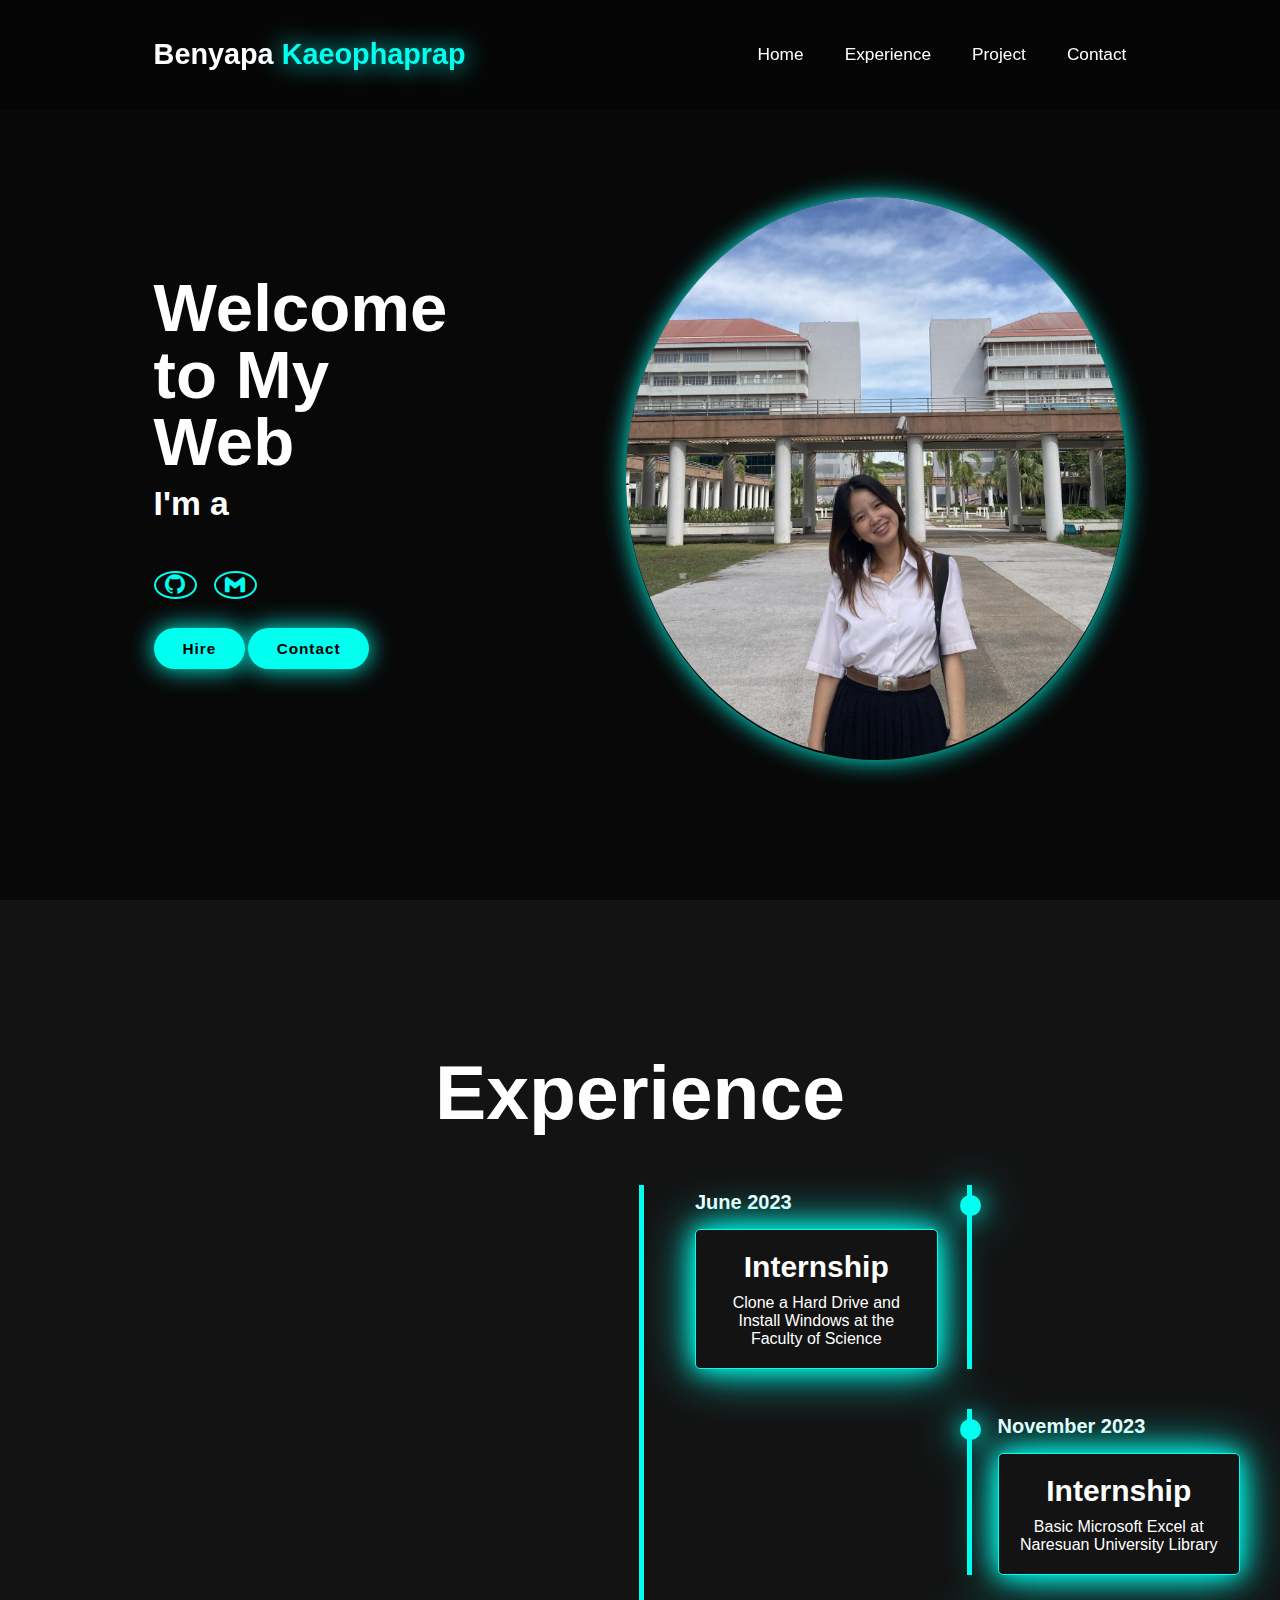
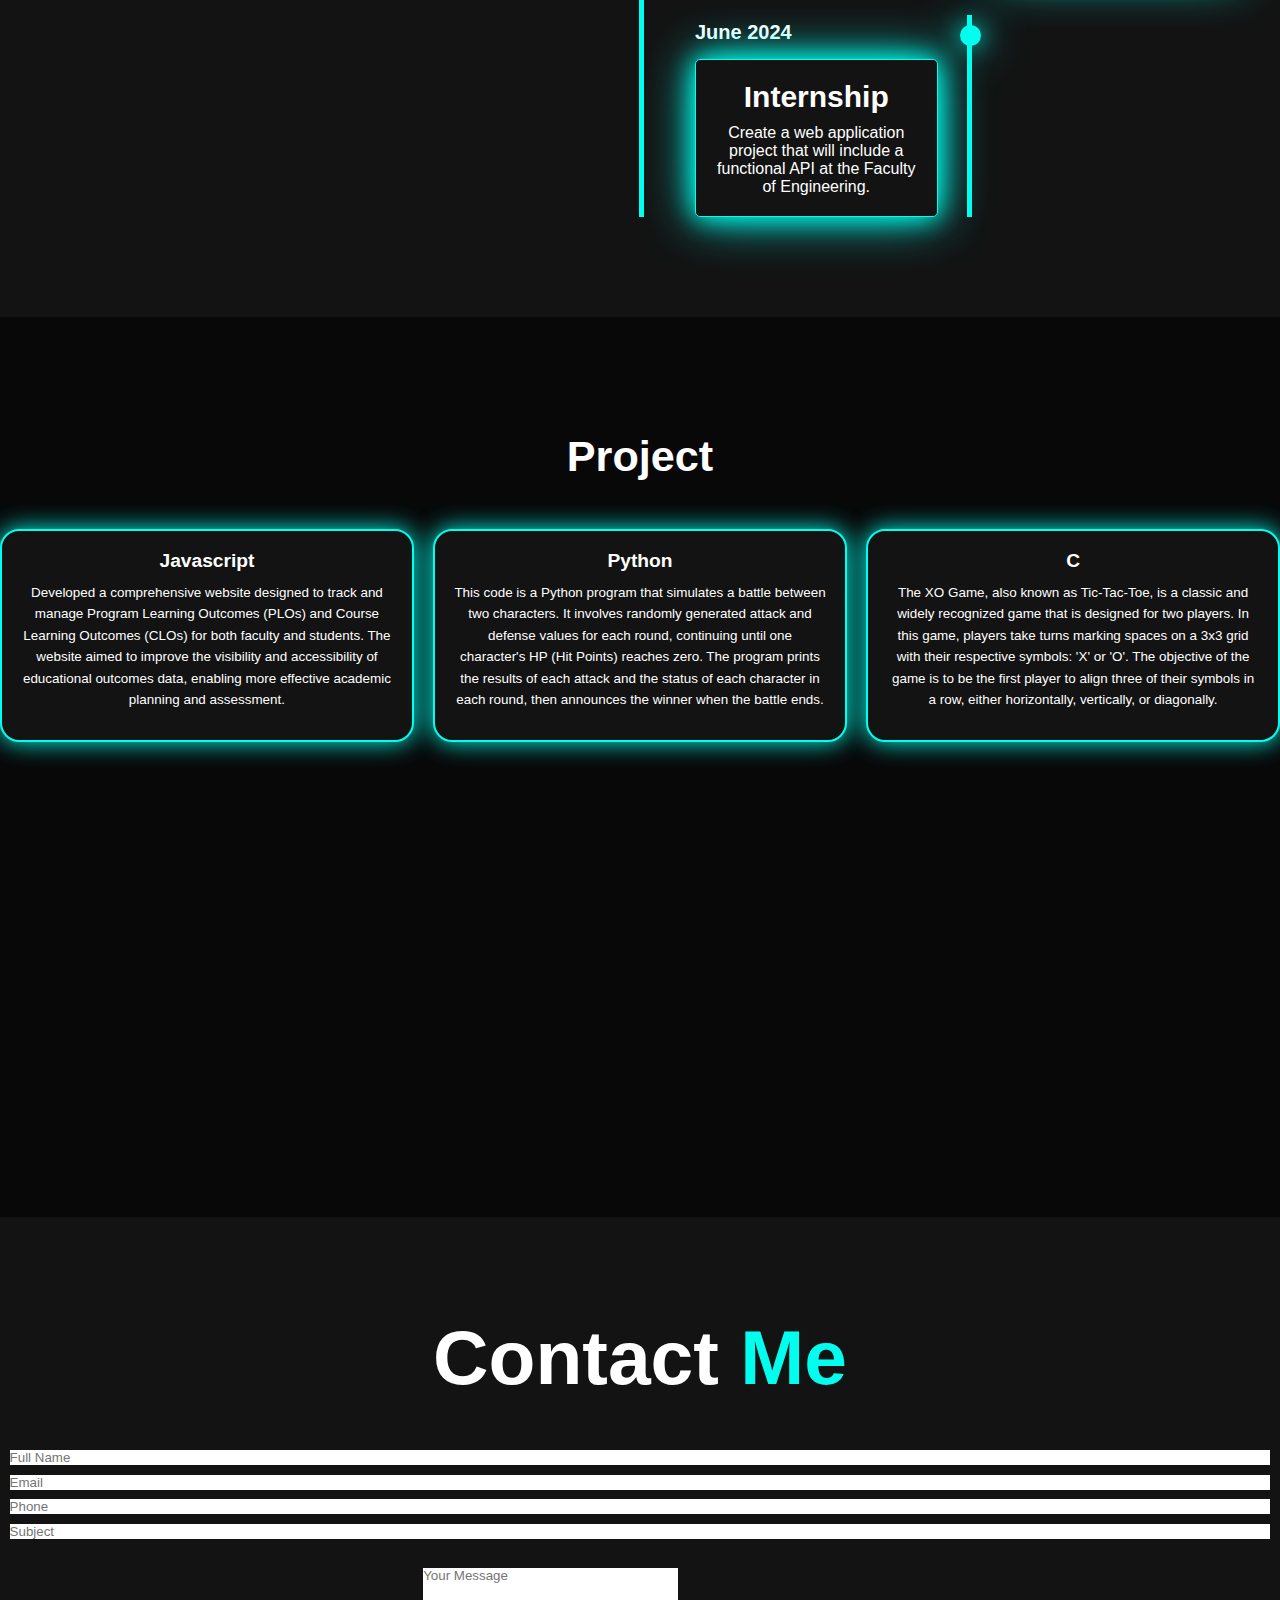
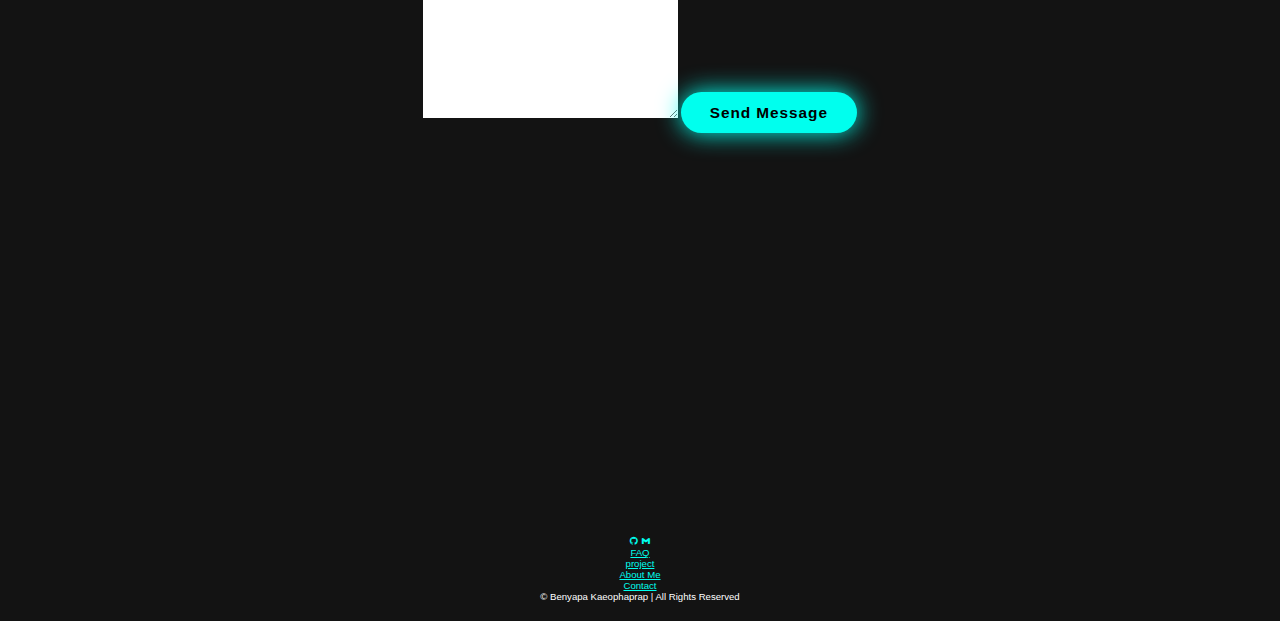
==== Project2/src/index.html @ 92795c1b "project2" ====
<!DOCTYPE html>
<html lang="en">
<head>
    <meta charset="UTF-8">
    <meta name="viewport" content="width=device-width, initial-scale=1.0">
    <title>Portfolio Website</title>
    <link rel="stylesheet" href="style.css">
    <link href="https://unpkg.com/boxicons@2.1.4/css/boxicons.min.css" rel="stylesheet">
</head>
<body>
    <header class="header">
        <a href="#home" class="logo">Benyapa
        <span>Kaeophaprap</span></a>

        <i class="bx bx-menu" id="menu-icon"></i>

        <nav class="navbar">
            <a href="#home" class="active">Home</a>
            <a href="#experience">Experience</a>
            <a href="#project">Project</a>
            <a href="#contact">Contact</a>
        </nav>
    </header>

    <section class="home" id="home">
        <div class="home-content">
            <h1>Welcome to My Web</h1>
            <h3 class="text-animation">I'm a <span></span></h3>

            <div class="social-icons">
                <a href="#"><i class='bx bxl-github'></i></a>
                <a href="#"><i class='bx bxl-gmail'></i></a>
            </div>

            <div class ="btn-grop">
                <a href="#" class="btn">Hire</a>
                <a href="#contact" class="btn">Contact</a>
            </div>
        </div>
            <div class="home-img">
                <img src="image.jpg" alt="">
            </div>
                
    </section>

    <section class="experience" id="experience"> 
        <h2 class="heading">Experience</h2> 

        <div class="timeline-items">

            <div class="timeline-items">
                <div class="timeline-dot"></div>
                    <div class="timeline-date">June 2023</div>
                    <div class="timeline-content">
                        <h3>Internship</h3>
                        <p>Clone a Hard Drive and Install Windows at the Faculty of Science </p>
                    </div>
                
            </div>

            <div class="timeline-items">
                <div class="timeline-dot"></div>
                    <div class="timeline-date">November 2023</div>
                    <div class="timeline-content">
                        <h3>Internship</h3>
                        <p>Basic Microsoft Excel at Naresuan University Library  </p>
                    </div>
                
            </div>

            <div class="timeline-items">
                <div class="timeline-dot"></div>
                    <div class="timeline-date">June 2024</div>
                    <div class="timeline-content">
                        <h3>Internship</h3>
                        <p><p>Create a web application project that will include a functional API at the Faculty of Engineering.</p>
                    </p>
                    </div>
                
            </div>


        </div>

    </section>

    <section class="project" id="project"> 
        <h2 class="heading">Project</h2> 

        <div class="project-container">
            <div class="project-box">
                <div class="project-info">
                    <h4>Javascript</h4>
                    <P>Developed a comprehensive website designed to track and manage Program Learning Outcomes (PLOs) and Course Learning Outcomes (CLOs) for both faculty and students. The website aimed to improve the visibility and accessibility of educational outcomes data, enabling more effective academic planning and assessment.</P>
                </div>
            </div>

            <div class="project-box">
                <div class="project-info">
                    <h4>Python</h4>
                    <P>This code is a Python program that simulates a battle between two characters. It involves randomly generated attack and defense values for each round, continuing until one character's HP (Hit Points) reaches zero. The program prints the results of each attack and the status of each character in each round, then announces the winner when the battle ends. </P>
                </div>
            </div>

            
            <div class="project-box">
                <div class="project-info">
                    <h4>C</h4>
                    <P>The XO Game, also known as Tic-Tac-Toe, is a classic and widely recognized game that is designed for two players. In this game, players take turns marking spaces on a 3x3 grid with their respective symbols: 'X' or 'O'. The objective of the game is to be the first player to align three of their symbols in a row, either horizontally, vertically, or diagonally.</P>
                </div>
            </div>
        </div>
    </section>

    <section class ="contact" id="contact">
        <h2 class="heading">Contact <span>Me</span></h2>
        <form action="">
            <div class="input-group">
                <div class="input-box">
                    <input type="text" placeholder="Full Name">
                    <input type="email" placeholder="Email">
                </div>
                <div class="input-box">
                    <input type="number" placeholder="Phone">
                    <input type="text" placeholder="Subject">
                </div>
            </div>

            <div class="input-group-2">
                <textarea name="" id="" cols="30" rows="10" placeholder="Your Message"></textarea>
                <input type="submit" value="Send Message" class="btn">

            </div>
        </form>

    </section>

    <footer class="footer">
        <div class="social">
            <a href="#"><i class='bx bxl-github'></i></a>
            <a href="#"><i class='bx bxl-gmail'></i></a>
        </div>

        <ul class="list">
            <li>
                <a href="#">FAQ</a>
            </li>

            <li>
                <a href="#">project</a>
            </li>

            <li>
                <a href="#">About Me</a>
            </li>

            <li>
                <a href="#">Contact</a>
            </li>
        </ul>
        <p class="copyright">
            © Benyapa Kaeophaprap | All Rights Reserved
        </p>
    </footer>

    <script src="script.js"></script>
</body>
</html>
---- Project2/src/style.css ----
* {
    margin: 0;
    padding: 0;
    box-sizing: border-box;
    text-decoration: none;
    border: none;
    outline: none;
    scroll-behavior: smooth;
    font-family: "Poppins", sans-serif;
}

:root {
    --bg-color: #080808;
    --second-bg-color: #131313;
    --text-color: white;
    --main-color: #00ffee;
}

html {
    font-size: 60%;
    overflow-x: hidden;
}

body {
    background: var(--bg-color);
    color: var(--text-color);
}

.header {
    position: fixed;
    top: 0;
    left: 0;
    width: 100%;
    padding: 4rem 12% 4rem;
    background: rgba(0, 0, 0, 0.3);
    backdrop-filter: blur(10px);
    display: flex;
    justify-content: space-between;
    align-items: center;
    z-index: 5;
}

.logo {
    font-size: 3rem;
    color: var(--text-color);
    font-weight: 800;
    cursor: pointer;
    transition: 0.3s ease;
}

.logo:hover {
    transform: scale(1.1);
}

.logo span {
    text-shadow: 0 0 25px var(--main-color);
}

.navbar a {
    font-size: 1.8rem;
    color: var(--text-color);
    margin-left: 4rem;
    font-weight: 500;
    transition: 0.3s ease;
    border-bottom: 3px solid transparent;
}

.navbar a:hover,
.navber a.active {
    color: var(--main-color);
    border-bottom: 3px solid var(--main-color);
}

#menu-icon {
    font-size: 3.6rem;
    color: var(--main-color);
    display: none;
}

section {
    min-height: 100vh;
    padding: 10rem 12% 10rem;
}

.home {
    display: flex;
    align-items: center;
    justify-content: center;
    gap: 15rem;
}

.home-content {
    display: flex;
    flex-direction: column;
    align-items: baseline;
    text-align: left;
    justify-content: center;
    margin-top: 3rem;
}

span {
    color: var(--main-color);
}

.logo span {
    color: var(--main-color);
}

.home-content h3 {
    margin-bottom: 2rem;
    margin-top: 1rem;
    font-size: 3.5rem;
}

.home-content h1 {
    font-size: 7rem;
    font-weight: 700;
    margin-top: 1.5rem;
    line-height: 1;
}

.home-img {
    position: relative;
    top: 3rem;
    width: 80vw; /* ปรับขนาดให้เล็กลง */
    max-width: 500px; /* ขนาดสูงสุดที่ตั้งไว้ */
    border-radius: 50%;
    box-shadow: 0 0 25px var(--main-color);
    cursor: pointer;
    transition: 0.4s ease-in-out;
}

.home-img img {
    width: 100%;
    height: auto; /* รักษาอัตราส่วนของภาพ */
    border-radius: 50%;
}

.home-img img:hover {
    box-shadow: 0 0 25px var(--main-color),
                0 0 50px var(--main-color),
                0 0 100px var(--main-color);
}

.home-content p {
    font-size: 1.5rem;
    font-weight: 500;
    line-height: 1.8;
    max-width: 1000px;
}

.social-icons a {
    display: inline-flex;
    justify-content: center;
    align-items: center;
    width: 4.5rem;
    background: transparent;
    border: 2px solid var(--main-color);
    font-size: 2.5rem;
    border-radius: 50%;
    color: var(--main-color);
    margin: 3rem 1.5rem 3rem 0;
    transition: 0.3s ease-in-out;
}

.social-icons a:hover {
    color: var(--text-color);
    transform: scale(1.3) translateY(-5px);
    box-shadow: 0 0 25px var(--main-color);
    background-color: var(--main-color);
}

.btn {
    display: inline-block;
    padding: 1rem 2.8rem;
    background: var(--main-color);
    box-shadow: 0 0 25px var(--main-color);
    border-radius: 4rem;
    font-size: 1.6rem;
    color: black;
    border: 2px solid transparent;
    letter-spacing: 0.1rem;
    font-weight: 600;
    transition: 0.3s ease-in-out;
    cursor: pointer;
}

.btn:hover {
    transform: scale(1.05);
    box-shadow: 0 0 50px var(--main-color);
}

.btn-group {
    display: flex;
    align-items: center;
    gap: 1.5rem;
}

.btn-group a:nth-of-type(2) {
    background-color: black;
    color: var(--main-color);
    border: 2px solid var(--main-color);
    box-shadow: 0 0 25px transparent;
}

.btn-group a:nth-of-type(2):hover {
    box-shadow: 0 0 25px var(--main-color);
    background-color: var(--main-color);
    color: black;
}

.text-animation {
    font-size: 34px;
    font-weight: 600;
    min-width: 280px;
}

.text-animation span {
    position: relative;
}

.text-animation span::before {
    content: "Web Developer";
    color: var(--main-color);
    animation: words 20s infinite;
}

.text-animation span::after {
    content: "";
    background-color: var(--bg-color);
    position: absolute;
    width: calc(100% + 8px);
    height: 100%;
    border-left: 3px solid var(--bg-color);
    right: -8px;
    animation: cursor 0.6s infinite, typing 20s steps(14) infinite;
}

@keyframes cursor {
    to {
        border-left: 2px solid var(--main-color);
    }
}

@keyframes words {
    0%,
    20% {
        content: "Frontend Designer";
    }
    21%,
    40% {
        content: "Web Designer";
    }
    41%,
    60% {
        content: "UI / UX Designer";
    }
    61%,
    80% {
        content: "Web Developer";
    }
    81%,
    100% {
        content: "Software Tester";
    }
}

@keyframes typing {
    10%,
    15%,
    30%,
    35%,
    50%,
    55%,
    70%,
    75%,
    90%,
    95% {
        width: 0;
    }
    5%,
    20%,
    25%,
    40%,
    45%,
    60%,
    65%,
    80%,
    85% {
        width: calc(100% + 8px);
    }
}

.heading {
    font-size: 8rem;
    text-align: center;
    margin: 5rem 0;
}

.experience {
    padding: 100px 15px;
    background: var(--second-bg-color);
}

.experience h2 {
    margin-bottom: 5rem;
}

.timeline-items {
    max-width: 1200px;
    margin: auto;
    display: flex;
    flex-wrap: wrap;
    position: relative;
}

.timeline-items::before {
    content: "";
    position: absolute;
    width: 5px;
    height: 100%;
    background-color: var(--main-color);
    left: calc(50% - 1px);
}

.timeline-items {
    margin-bottom: 40px;
    width: 100%;
    position: relative;
}

.timeline-items:last-child {
    margin-bottom: 0;
}

.timeline-items:nth-child(odd) {
    padding-right: calc(50% + 30px);
    text-align: right;
}

.timeline-items:nth-child(even) {
    padding-left: calc(50% + 30px);
}

.timeline-dot {
    height: 21px;
    width: 21px;
    background-color: var(--main-color);
    box-shadow: 0 0 25px var(--main-color),
                0 0 50px var(--main-color);
    position: absolute;
    left: calc(50% - 8px);
    border-radius: 50%;
    top: 10px;
}

.timeline-date {
    font-size: 20px;
    font-weight: 800;
    color: white;
    margin: 6px 0 15px;
}

.timeline-content {
    background-color: var(--second-bg-color);
    border: 1px solid var(--main-color);
    border-radius: 5px;
    padding: 20px;
    position: relative;
    box-shadow: 0 0 25px var(--main-color),
                0 0 50px var(--main-color);
    width: 100%;
    text-align: center;
}

.timeline-content h3 {
    font-size: 30px;
    font-weight: 700;
    margin-bottom: 10px;
}

.timeline-content p {
    font-size: 16px;
}

.timeline-content:hover {
    transform: scale(1.05);
    box-shadow: 0 0 35px var(--main-color),
                0 0 50px var(--main-color),
                0 0 70px var(--main-color);
}


.contact {
    background: var(--second-bg-color);
    padding: 5rem 0;
}

.contact h2 {
    text-align: center;
    margin-bottom: 5rem;
}

.contact-form {
    max-width: 600px;
    margin: auto;
    background: #131313;
    padding: 2rem;
    border-radius: 8px;
    box-shadow: 0 0 25px var(--main-color);
    display: flex;
    flex-direction: column; 
    align-items: center;  
}
.input-group {
    display: flex;
    flex-direction: column; /* จัดให้เนื้อหาในกล่องกล่องเนื้อหาเรียงตามแนวตั้ง */
    width: 100%; /* ทำให้กล่องเนื้อหามีความกว้างเต็มที่ */
    margin-bottom: 2rem; /* ระยะห่างระหว่างกล่อง */
}

.input-box {
    display: flex;
    flex-direction: column; /* จัดให้ input อยู่ในแนวตั้ง */
    align-items: center; /* จัดกลางในแนวนอน */
    width: 100%; /* ความกว้างเต็มที่ของกล่อง input */
    margin: 0 auto; /* จัดกลางกล่อง */
}

.input-box input {
    width: calc(100% - 2rem); /* ปรับความกว้างของ input ให้น้อยกว่า 100% เพื่อเว้นระยะขอบ */
    margin-bottom: 1rem; /* ระยะห่างระหว่าง input */
}

.input-group-2 {
    width: 100%; /* ความกว้างเต็มที่ของกล่องข้อความและปุ่มส่ง */
    text-align: center; /* จัดข้อความใน textarea และปุ่มให้ตรงกลาง */
}


.contact-form input,
.contact-form textarea {
    width: calc(100% - 2rem);
    margin-bottom: 1rem;
    padding: 1rem;
    margin: 1rem 0;
    border-radius: 5px;
    border: 1px solid var(--main-color);
    background: var(--bg-color);
    color: var(--text-color);
    font-size: 1.6rem;
}

.contact-form button {
    width: 100%;
    padding: 1rem;
    border: none;
    background: var(--main-color);
    color: var(--bg-color);
    font-size: 1.8rem;
    font-weight: bold;
    border-radius: 5px;
    cursor: pointer;
    transition: 0.3s ease;
}

.contact-form button:hover {
    background: #00d3f8;
    color: var(--bg-color);
}



.footer {
    background: var(--second-bg-color);
    padding: 2rem 0;
    text-align: center;
    color: var(--text-color);
}

.footer p {
    margin: 0;
}

.footer a {
    color: var(--main-color);
    text-decoration: underline;
}

.footer a:hover {
    color: #00d3f8;
}
.project {
    padding: 7rem 0;
}

.project h2 {
    text-align: center;
    font-size: 4.5rem;
    margin-bottom: 5rem;
}

.project-container {
    display: grid;
    gap: 2rem;
    grid-template-columns: repeat(3, 1fr);
}

.project-card {
    background: var(--second-bg-color);
    padding: 1rem;
    border-radius: 2rem;
    text-align: center;
    position: relative;
    box-shadow: 0 0 25px var(--main-color);
    border: 2px solid var(--main-color); 
    overflow: hidden;
    cursor: pointer;
    transition: 0.3s ease-in-out;
}

.project-card img {
    width: 100%;
    border-radius: 2rem;
}

.project-card:hover {
    transform: scale(1.05);
    box-shadow: 0 0 35px var(--main-color);
}

.project-card h3 {
    margin-top: 1.5rem;
    font-size: 1.8rem;
    color: var(--text-color);
}

@media(max-width: 1200px) {
    .header {
        padding: 4rem 5%;
    }
    .home {
        gap: 5rem;
    }
    .home-content h1 {
        font-size: 5rem;
    }
    .home-content h3 {
        font-size: 2.8rem;
    }
}

@media(max-width: 895px) {
    #menu-icon {
        display: block;
    }

    .navbar {
        position: absolute;
        top: 100%;
        right: 0%;
        width: 50%;
        padding: 1rem 3%;
        background: rgba(0, 0, 0, 0.8);
        backdrop-filter: blur(20px);
        border-bottom-left-radius: 2rem;
        border-left: 2px solid var(--main-color);
        border-bottom: 2px solid var(--main-color);
        display: none;
    }

    .navbar .active {
        display: block;
    }

    .navbar a {
        display: block;
        font-size: 2rem;
        margin: 3rem 0;
        color: white;
    }

    .home {
        flex-direction: column-reverse;
        margin: 5rem 4rem;
    }

    .home-content h3 {
        font-size: 2.6rem;
    }

    .home-content h1 {
        font-size: 5rem; 
        margin-top: 3rem;
    }

    .home-content p {
        max-width: 100%; 
        margin: 0 auto;
    }

    .home-img {
        max-width: 300px; 
        height: auto; 
        margin: 0 auto; 
    }

    .project h2 {
        font-size: 3rem; 
        margin-bottom: 3rem;
    }

    .project-container {
        grid-template-columns: repeat(2, 1fr); 
    }
}
.project-box {
    display: flex;
    justify-content: center;
    align-items: center;
    padding: 2rem;
    background: var(--second-bg-color);
    border-radius: 2rem;
    box-shadow: 0 0 25px var(--main-color);
    border: 2px solid var(--main-color); 
    overflow: hidden;
    cursor: pointer;
    transition: 0.3s ease-in-out;
    width: 100%; 
}

.project-info {
    text-align: center; 
}

.project-info h4 {
    font-size: 2rem; 
    margin-bottom: 1rem; 
}

.project-info p {
    font-size: 1.4rem; 
    margin-bottom: 1rem; 
    line-height: 1.6; 
}
.project-box:hover {
    transform: scale(1.05); 
    box-shadow: 0 0 35px var(--main-color), 
                0 0 50px var(--main-color),
                0 0 70px var(--main-color);
}
.project-box:hover .project-info {
    color: var(--main-color); 
}
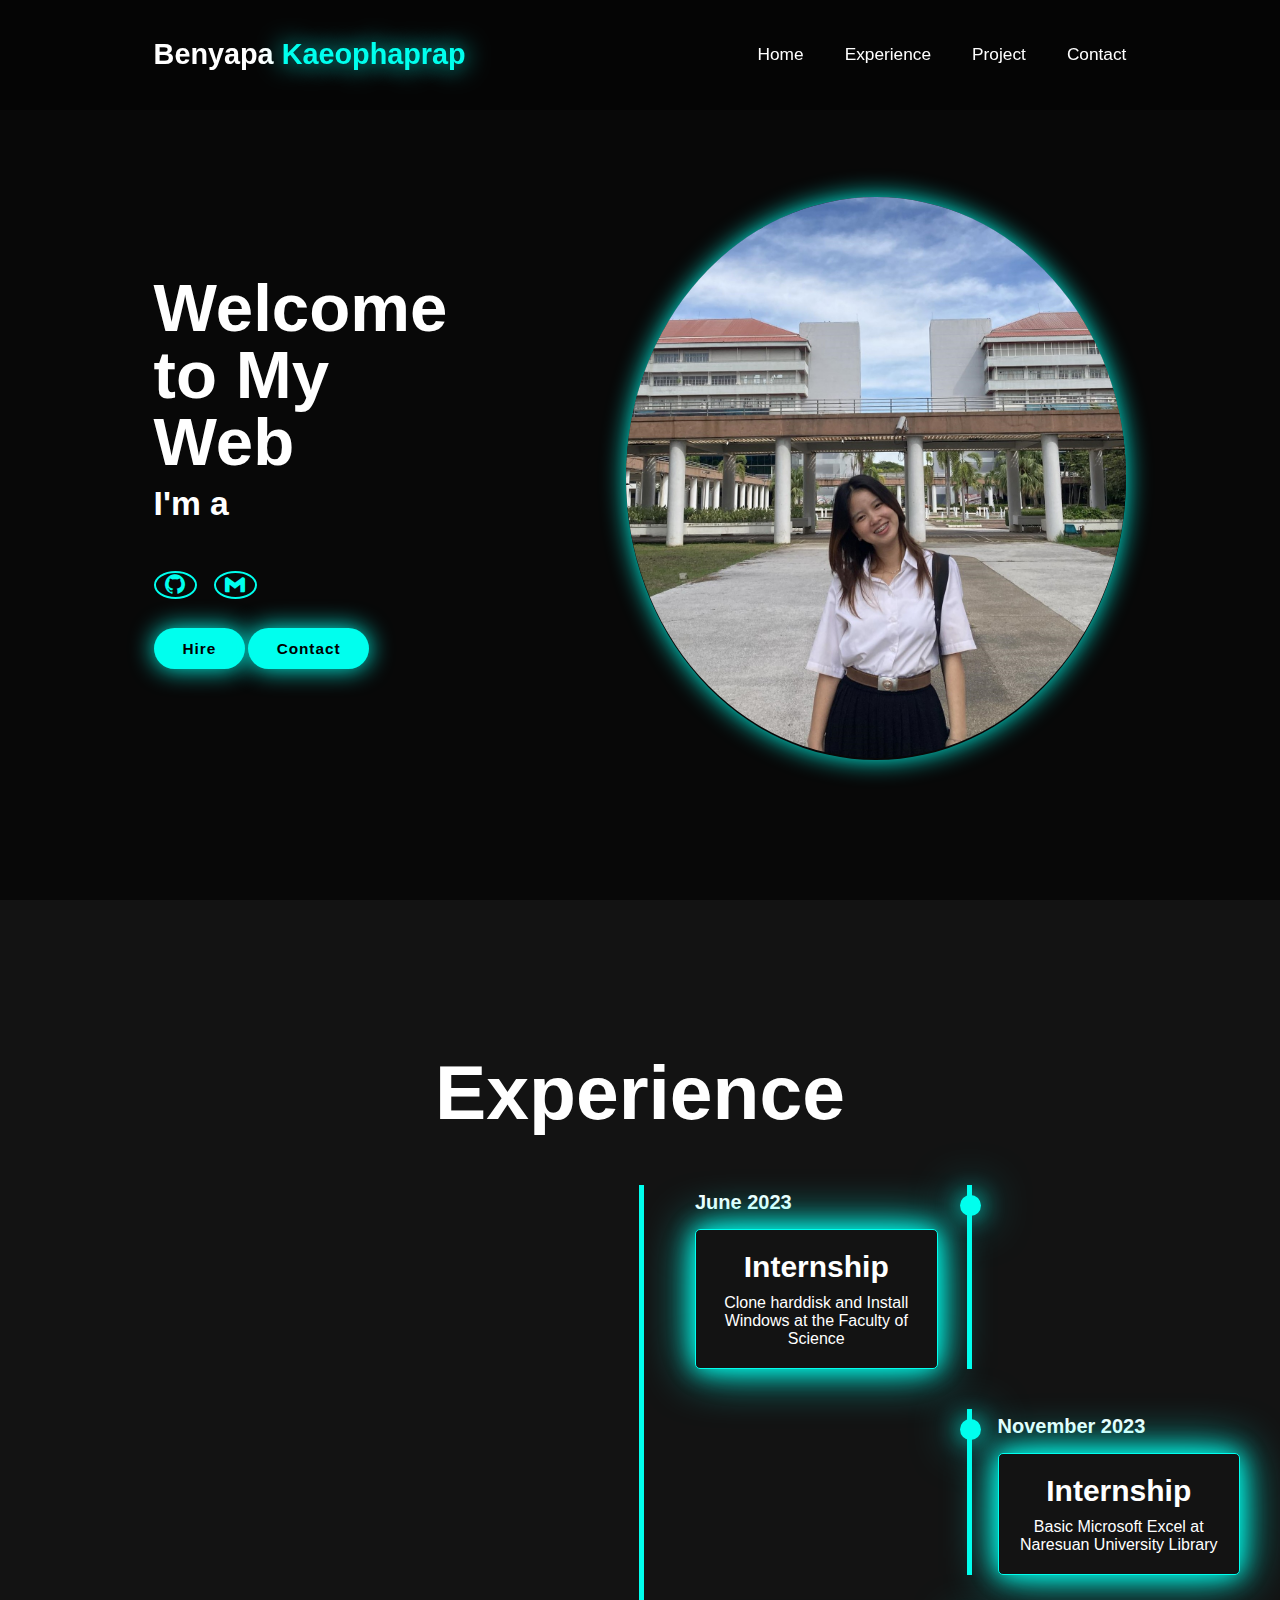
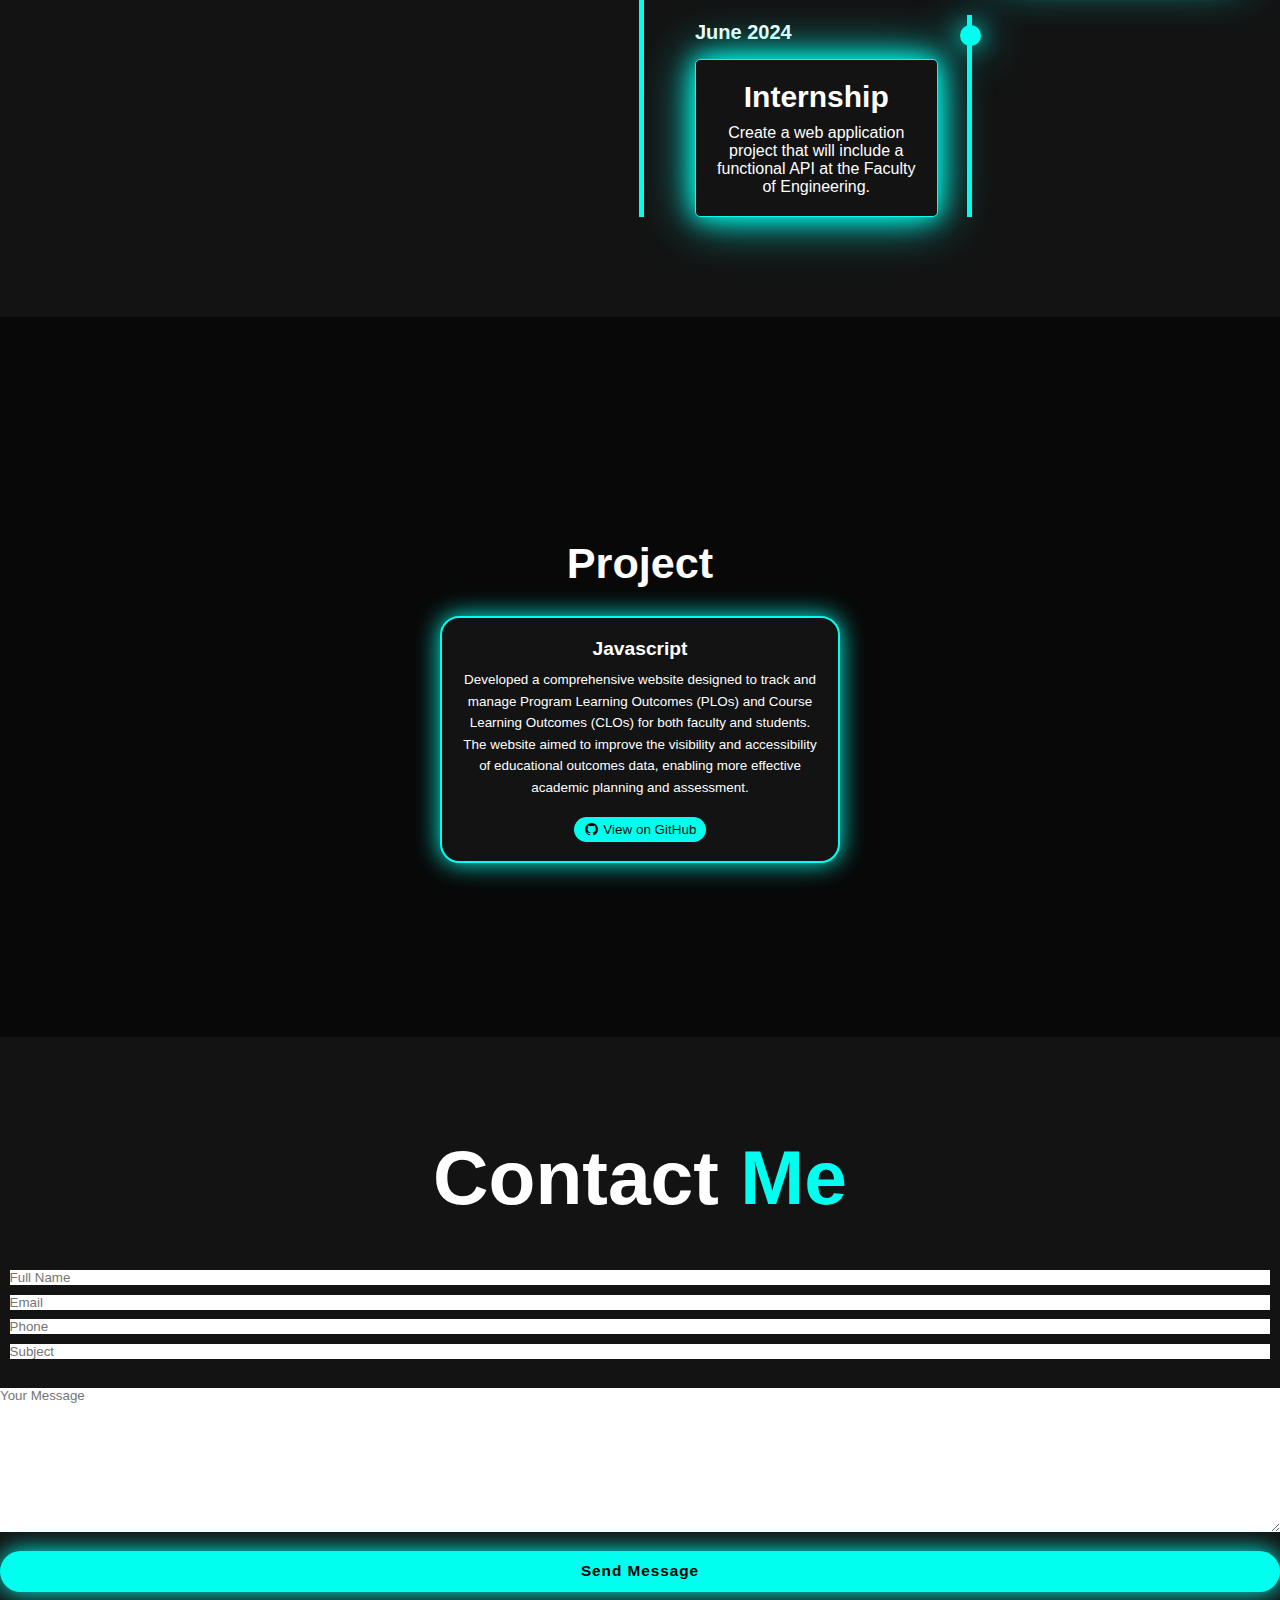
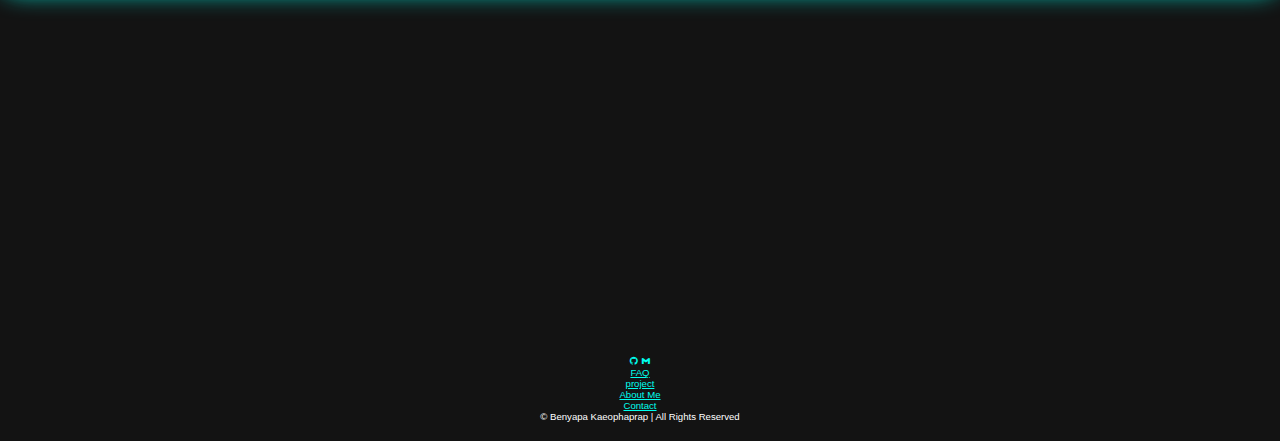
==== commit 1815c2d6: "test" ====
--- a/Project2/src/index.html
+++ b/Project2/src/index.html
@@ -46,41 +46,47 @@
     <section class="experience" id="experience"> 
         <h2 class="heading">Experience</h2> 
 
-        <div class="timeline-items">
-
+        <!-- <div class="experience-container">
+            <div class="experience-images">
+                <img src="image1.jpg" alt="Experience Image 1" class="square-image">
+                <img src="image2.jpg" alt="Experience Image 2" class="square-image">
+            </div>
+         -->
             <div class="timeline-items">
-                <div class="timeline-dot"></div>
+        
+                <div class="timeline-items">
+                    <div class="timeline-dot"></div>
                     <div class="timeline-date">June 2023</div>
                     <div class="timeline-content">
                         <h3>Internship</h3>
-                        <p>Clone a Hard Drive and Install Windows at the Faculty of Science </p>
+                        <p>Clone harddisk and Install Windows at the Faculty of Science </p>
                     </div>
-                
-            </div>
-
-            <div class="timeline-items">
-                <div class="timeline-dot"></div>
+        
+                </div>
+        
+                <div class="timeline-items">
+                    <div class="timeline-dot"></div>
                     <div class="timeline-date">November 2023</div>
                     <div class="timeline-content">
                         <h3>Internship</h3>
-                        <p>Basic Microsoft Excel at Naresuan University Library  </p>
+                        <p>Basic Microsoft Excel at Naresuan University Library </p>
                     </div>
-                
-            </div>
-
-            <div class="timeline-items">
-                <div class="timeline-dot"></div>
+        
+                </div>
+        
+                <div class="timeline-items">
+                    <div class="timeline-dot"></div>
                     <div class="timeline-date">June 2024</div>
                     <div class="timeline-content">
                         <h3>Internship</h3>
-                        <p><p>Create a web application project that will include a functional API at the Faculty of Engineering.</p>
-                    </p>
+                        <p>
+                        <p>Create a web application project that will include a functional API at the Faculty of Engineering.
+                        </p>
+                        </p>
                     </div>
-                
+                </div>
             </div>
-
-
-        </div>
+        
 
     </section>
 
@@ -93,22 +99,12 @@
                     <h4>Javascript</h4>
                     <P>Developed a comprehensive website designed to track and manage Program Learning Outcomes (PLOs) and Course Learning Outcomes (CLOs) for both faculty and students. The website aimed to improve the visibility and accessibility of educational outcomes data, enabling more effective academic planning and assessment.</P>
                 </div>
+                <a href="https://github.com/benyapa1234/MyProj1.git" class="project-link" target="_blank">
+                    <i class='bx bxl-github'></i>
+                    View on GitHub
+                </a>
             </div>
 
-            <div class="project-box">
-                <div class="project-info">
-                    <h4>Python</h4>
-                    <P>This code is a Python program that simulates a battle between two characters. It involves randomly generated attack and defense values for each round, continuing until one character's HP (Hit Points) reaches zero. The program prints the results of each attack and the status of each character in each round, then announces the winner when the battle ends. </P>
-                </div>
-            </div>
-
-            
-            <div class="project-box">
-                <div class="project-info">
-                    <h4>C</h4>
-                    <P>The XO Game, also known as Tic-Tac-Toe, is a classic and widely recognized game that is designed for two players. In this game, players take turns marking spaces on a 3x3 grid with their respective symbols: 'X' or 'O'. The objective of the game is to be the first player to align three of their symbols in a row, either horizontally, vertically, or diagonally.</P>
-                </div>
-            </div>
         </div>
     </section>
 
--- a/Project2/src/style.css
+++ b/Project2/src/style.css
@@ -244,24 +244,8 @@
 
 @keyframes words {
     0%,
-    20% {
-        content: "Frontend Designer";
-    }
-    21%,
-    40% {
-        content: "Web Designer";
-    }
-    41%,
-    60% {
-        content: "UI / UX Designer";
-    }
-    61%,
-    80% {
-        content: "Web Developer";
-    }
-    81%,
     100% {
-        content: "Software Tester";
+        content: "student at Naresuan University";
     }
 }
 
@@ -306,6 +290,37 @@
     margin-bottom: 5rem;
 }
 
+.experience-container {
+    display: flex;
+    align-items: flex-start;
+    gap: 2rem;
+    max-width: 1200px;
+    margin: auto;
+}
+
+.experience-images {
+    flex: 1;
+    display: flex;
+    flex-direction: column;
+    gap: 1rem;
+}
+
+.experience-images img {
+    width: 100%;
+    border-radius: 1rem;
+    box-shadow: 0 0 15px var(--main-color);
+    transition: 0.3s ease;
+}
+
+.experience-images img:hover {
+    transform: scale(1.05);
+    box-shadow: 0 0 25px var(--main-color);
+}
+
+.timeline-items {
+    flex: 2;
+}
+
 .timeline-items {
     max-width: 1200px;
     margin: auto;
@@ -321,6 +336,7 @@
     height: 100%;
     background-color: var(--main-color);
     left: calc(50% - 1px);
+    /* display: none; */
 }
 
 .timeline-items {
@@ -433,10 +449,22 @@
 }
 
 .input-group-2 {
+    display: flex;
+    flex-direction: column;
+    gap: 2rem; /* เพิ่มช่องว่างระหว่าง textarea และปุ่ม */
+    margin-top: 2rem;
     width: 100%; /* ความกว้างเต็มที่ของกล่องข้อความและปุ่มส่ง */
     text-align: center; /* จัดข้อความใน textarea และปุ่มให้ตรงกลาง */
 }
 
+.input-group-2 textarea {
+    height: 15rem;
+    resize: vertical; /* ให้ปรับขนาดแนวตั้งได้ */
+}
+
+.input-group-2 .btn {
+    margin-top: auto;
+}
 
 .contact-form input,
 .contact-form textarea {
@@ -611,11 +639,42 @@
     }
 
     .project-container {
-        grid-template-columns: repeat(2, 1fr); 
-    }
-}
+        display: grid;
+        justify-content: center; /* จัดกลางแนวนอน */
+        /* align-items: center; จัดกลางแนวตั้ง */
+        gap: 2rem;
+        grid-template-columns: repeat(auto-fit, minmax(300px, 1fr));
+        /* flex-wrap: wrap; อนุญาตให้ย้ายไปแถวถัดไปหากพื้นที่ไม่พอ */
+    }
+
+    
+}
+.project {
+    padding: 7rem 0;
+    display: flex;
+    flex-direction: column;
+    justify-content: center; /* จัดกลางแนวนอน */
+    align-items: center; /* จัดกลางแนวตั้ง */
+    min-height: 80vh; /* ตั้งความสูงขั้นต่ำให้สูงพอสำหรับการจัดกลางแนวตั้ง */
+    text-align: center; /* จัดข้อความให้ตรงกลาง */
+}
+
+.project h2 {
+    font-size: 4.5rem;
+    margin-bottom: 3rem;
+}
+
+.project-container {
+    display: grid;
+    gap: 2rem;
+    grid-template-columns: repeat(auto-fit, minmax(300px, 1fr)); /* จัดเรียงกล่องให้เหมาะสมกับขนาดหน้าจอ */
+    justify-content: center; /* จัดกลางแนวนอน */
+    align-items: center; /* จัดกลางแนวตั้ง */
+}
+
 .project-box {
     display: flex;
+    flex-direction: column;
     justify-content: center;
     align-items: center;
     padding: 2rem;
@@ -627,6 +686,7 @@
     cursor: pointer;
     transition: 0.3s ease-in-out;
     width: 100%; 
+    max-width: 400px; /* ตั้งความกว้างสูงสุดเพื่อให้ดูดีบนหน้าจอใหญ่ */
 }
 
 .project-info {
@@ -643,13 +703,53 @@
     margin-bottom: 1rem; 
     line-height: 1.6; 
 }
+
 .project-box:hover {
     transform: scale(1.05); 
     box-shadow: 0 0 35px var(--main-color), 
                 0 0 50px var(--main-color),
                 0 0 70px var(--main-color);
 }
+
 .project-box:hover .project-info {
     color: var(--main-color); 
 }
 
+.project-link {
+    display: inline-flex;
+    align-items: center;
+    padding: 0.5rem 1rem;
+    background: var(--main-color);
+    color: var(--bg-color);
+    border-radius: 4rem;
+    font-size: 1.4rem;
+    text-decoration: none;
+    margin-top: 1rem;
+    transition: background 0.3s ease, color 0.3s ease;
+}
+
+.project-link i {
+    font-size: 1.6rem;
+    margin-right: 0.5rem;
+}
+
+.project-link:hover {
+    background: #00d3f8;
+    color: var(--bg-color);
+}
+
+@media(max-width: 895px) {
+    .project h2 {
+        font-size: 3rem; 
+        margin-bottom: 3rem;
+    }
+
+    .project-container {
+        grid-template-columns: repeat(auto-fit, minmax(280px, 1fr)); /* ปรับขนาดของกล่องเมื่อหน้าจอเล็กลง */
+        justify-content: center; /* จัดกลางแนวนอน */
+    }
+
+    .project-box {
+        max-width: 100%; /* ทำให้กล่องเต็มความกว้างเมื่อหน้าจอเล็ก */
+    }
+}
